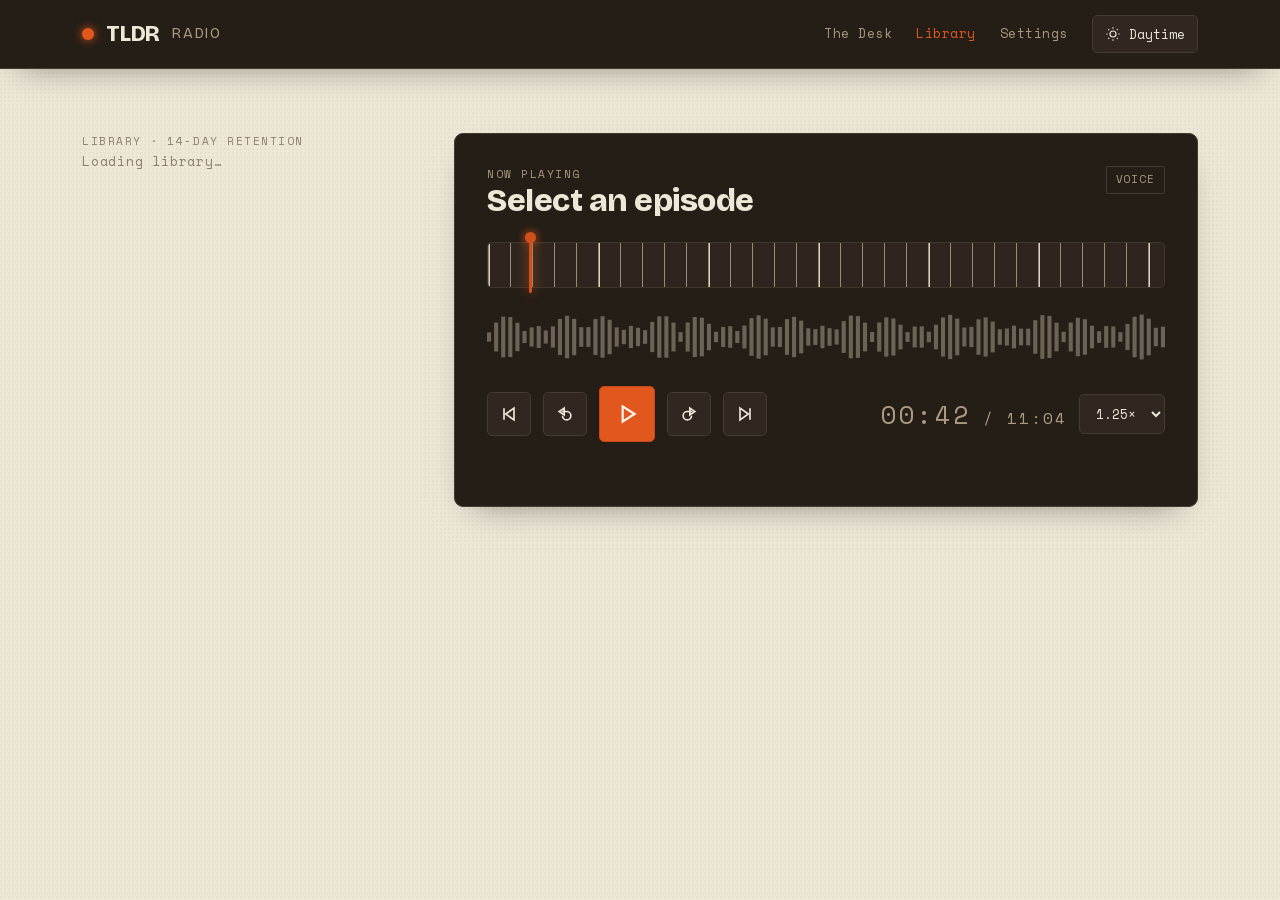
==== app/static/player.html @ 0ff9dec3 "TLDR Radio — listen to the TLDR newsletters instead of reading them Pick a day, hit Broadcast, and a" ====
<!DOCTYPE html>
<html lang="en">
<head>
<meta charset="utf-8">
<meta name="viewport" content="width=device-width, initial-scale=1">
<title>TLDR Radio — The Console</title>
<link rel="stylesheet" href="styles/fonts.css">
<link rel="stylesheet" href="styles/design-tokens.css">
<link rel="stylesheet" href="styles/base.css">
<style>
  .console-grid { display: grid; grid-template-columns: var(--rail-w) 1fr; gap: var(--space-6); align-items: start; }
  @media (max-width: 900px) { .console-grid { grid-template-columns: 1fr; } }

  /* Library rail — one collapsible group per issue date. Days start collapsed
     (14 days x 3 editions is a lot of rail), so the header alone has to say what
     is inside: the date, how many, and a colour dot per edition. */
  .day-group { margin-bottom: var(--space-3); }
  .day-toggle {
    display: flex; align-items: center; gap: var(--space-3);
    width: 100%; padding: var(--space-2) 0;
    background: transparent; border: 0; border-radius: var(--r-sm);
    /* --ink-2, not the muted --ink-3 this started as: the header is now the only
       way into a collapsed day, and a control has to read like one (3.0:1 -> 8.0:1). */
    color: var(--ink-2); cursor: pointer; text-align: left;
  }
  .day-toggle:hover { color: var(--ink); }
  .day-toggle .chev {
    width: 13px; height: 13px; flex: none;
    fill: none; stroke: currentColor; stroke-width: 2.5;
    transition: transform 0.15s ease;
  }
  .day-toggle[aria-expanded="true"] .chev { transform: rotate(90deg); }
  .day-toggle .day-date { color: inherit; white-space: nowrap; }
  .day-toggle .day-line { flex: 1; height: 1px; background: var(--rule-strong); }
  .day-dots { display: flex; gap: 4px; flex: none; }
  /* --st is set inline per dot from the edition catalog (see app.js). */
  .day-dots i { width: 7px; height: 7px; border-radius: var(--r-pill); background: var(--st, var(--ink-3)); }
  .day-toggle .day-count { color: inherit; opacity: 0.8; }
  .day-eps { padding-top: var(--space-2); }

  /* The day holding whatever is on the console — findable while still collapsed. */
  .day-group[data-playing="true"] .day-toggle { color: var(--signal); }
  .day-group[data-playing="true"] .day-line { background: var(--signal); opacity: 0.4; }

  .ep-row { position: relative; }
  .ep-card { display: block; text-decoration: none; margin-bottom: var(--space-3); }
  .ep-card[aria-current="true"] { border-color: var(--signal); box-shadow: inset 3px 0 0 var(--signal); }
  .ep-top { display: flex; align-items: center; justify-content: space-between; gap: var(--space-3); flex-wrap: wrap; }
  .ep-title { font-family: var(--font-display); font-weight: 700; font-size: var(--fs-md); }
  .ep-meta { margin-top: 6px; padding-right: 30px; }

  /* Delete lives outside the card's <a> (no interactive content inside a link) and is
     positioned over its bottom-right corner. Dimmed until hover, but never hidden —
     hover-only controls are undiscoverable and dead on touch. */
  .ep-del {
    position: absolute; right: var(--space-4); bottom: calc(var(--space-3) + var(--space-4));
    display: grid; place-items: center; width: 26px; height: 26px;
    padding: 0; background: transparent; cursor: pointer;
    border: 1px solid transparent; border-radius: var(--r-sm);
    color: var(--ink-3); opacity: 0.55;
    transition: opacity 0.12s ease, color 0.12s ease, border-color 0.12s ease;
  }
  .ep-row:hover .ep-del { opacity: 1; }
  .ep-del:hover, .ep-del:focus-visible {
    opacity: 1; color: var(--err); border-color: var(--err); background: var(--err-tint);
  }
  .ep-del svg { width: 13px; height: 13px; fill: none; stroke: currentColor; stroke-width: 2; }

  /* Now playing console */
  .now { padding: var(--space-6); border-radius: var(--r-lg); }
  .now-head { display: flex; align-items: flex-start; justify-content: space-between; gap: var(--space-4); margin-bottom: var(--space-5); }
  .voice-chip {
    font-family: var(--font-mono); font-size: var(--fs-xs); letter-spacing: 0.08em;
    padding: 4px 9px; border: 1px solid var(--console-rule); border-radius: var(--r-sm);
    color: var(--console-ink-2);
  }

  /* The tuner dial (signature) */
  .tuner {
    position: relative; height: 46px; margin: var(--space-4) 0;
    border: 1px solid var(--console-rule); border-radius: var(--r-md);
    background:
      repeating-linear-gradient(90deg, var(--console-ink-2) 0 1px, transparent 1px 22px),
      repeating-linear-gradient(90deg, var(--console-ink) 0 2px, transparent 2px 110px);
    background-color: var(--console-2);
    cursor: ew-resize; touch-action: none;
    opacity: 0.9;
  }
  .tuner .needle {
    position: absolute; top: -6px; bottom: -6px; left: 6%;
    width: 3px; background: var(--signal); border-radius: var(--r-pill);
    box-shadow: 0 0 12px var(--signal); pointer-events: none;
  }
  .tuner .needle::after {
    content: ""; position: absolute; top: -5px; left: -4px;
    width: 11px; height: 11px; border-radius: var(--r-pill);
    background: var(--signal); box-shadow: 0 0 10px var(--signal);
  }
  canvas.vu { width: 100%; height: 66px; }

  .transport { display: flex; align-items: center; gap: var(--space-3); margin-top: var(--space-4); flex-wrap: wrap; }
  .transport .spacer { flex: 1; }
  .time-readout { font-size: 1.6rem; }
  .time-readout .total { color: var(--console-ink-2); font-size: 1rem; }
  .speed {
    font-family: var(--font-mono); font-size: var(--fs-sm);
    background: var(--console-2); color: var(--console-ink);
    border: 1px solid var(--console-rule); border-radius: var(--r-md);
    padding: var(--space-2) var(--space-3);
  }

  /* Now-playing story — pinned directly under the transport so whatever is being
     read is always on screen, instead of drifting down the chapter list. */
  .now-chapter {
    margin-top: var(--space-5);
    padding: var(--space-4) var(--space-5);
    background: var(--console-2);
    border: 1px solid var(--console-rule);
    border-left: 3px solid var(--signal);
    border-radius: var(--r-md);
  }
  .nc-head { display: flex; align-items: baseline; justify-content: space-between; gap: var(--space-3); }
  .nc-head .nc-pos { color: var(--signal); white-space: nowrap; }
  .now-chapter h3 { font-size: var(--fs-lg); margin-top: var(--space-2); }
  .nc-source {
    margin-top: var(--space-3); max-width: none;
    font-size: var(--fs-sm); line-height: var(--lh-body); color: var(--console-ink-2);
    /* Long summaries scroll inside the card rather than pushing the list off-screen. */
    max-height: 13em; overflow-y: auto;
  }
  .nc-foot { display: flex; align-items: center; gap: var(--space-4); margin-top: var(--space-3); flex-wrap: wrap; }

  /* Chapters — note these sit ON the faceplate, so they take the console ink scale. */
  .chapters { margin-top: var(--space-6); }
  .chapter {
    display: grid; grid-template-columns: 30px 1fr auto; gap: var(--space-3);
    align-items: baseline; padding: var(--space-3) var(--space-3);
    border-radius: var(--r-md); cursor: pointer; border: 1px solid transparent;
  }
  .chapter:hover { background: var(--console-2); }
  /* Mixed against the faceplate, not --signal-tint: that token flips to a pale
     wash in Daytime and would erase the console-ink text sitting on it. */
  .chapter[data-current="true"] {
    background: color-mix(in srgb, var(--signal) 16%, var(--console-2));
    border-color: var(--signal);
  }
  .chapter .num { font-family: var(--font-mono); color: var(--console-ink-2); font-size: var(--fs-sm); }
  .chapter[data-current="true"] .num { color: var(--signal); }
  .chapter h4 { font-family: var(--font-display); font-weight: 700; font-size: var(--fs-base); line-height: 1.25; }
  .chapter .side { display: flex; align-items: center; gap: var(--space-3); }
  .chapter details { margin-top: var(--space-2); }
  .chapter summary { font-family: var(--font-mono); font-size: var(--fs-xs); color: var(--console-ink-2); cursor: pointer; letter-spacing: 0.06em; }
  .chapter details p { font-size: var(--fs-sm); color: var(--console-ink-2); margin-top: var(--space-2); }
  .readmore { font-family: var(--font-mono); font-size: var(--fs-xs); color: var(--signal); text-decoration: none; white-space: nowrap; }

  /* On a phone the chapter row's third column (timing + read-more, both nowrap)
     cannot fit beside the headline — it forced the whole page wider than the
     viewport. Drop it onto its own line instead of scrolling the page sideways. */
  @media (max-width: 640px) {
    .now { padding: var(--space-5); }
    .chapter { grid-template-columns: 26px 1fr; }
    .chapter .side { grid-column: 2; margin-top: var(--space-2); }
    .now-chapter { padding: var(--space-4); }
    .nc-head { flex-wrap: wrap; }
  }
</style>
</head>
<body>
<header class="mast console">
  <div class="wrap mast-inner">
    <a class="wordmark" href="index.html"><span class="wm-dot"></span>TLDR <span class="wm-thin">RADIO</span></a>
    <nav class="mast-nav">
      <a href="index.html">The Desk</a>
      <a href="player.html" aria-current="page">Library</a>
      <a href="settings.html">Settings</a>
      <button class="theme-btn" data-theme-toggle aria-label="Toggle theme">
        <svg viewBox="0 0 24 24"><circle cx="12" cy="12" r="4.5"/><path d="M12 2v2M12 20v2M4.9 4.9l1.4 1.4M17.7 17.7l1.4 1.4M2 12h2M20 12h2M4.9 19.1l1.4-1.4M17.7 6.3l1.4-1.4"/></svg>
        <span data-theme-label>Daytime</span>
      </button>
    </nav>
  </div>
</header>

<main class="wrap page">
  <div class="console-grid">
    <!-- Library rail -->
    <aside>
      <p class="eyebrow">Library · 14-day retention</p>
      <div id="library"><p class="muted mono">Loading library…</p></div>
    </aside>

    <!-- Now playing console -->
    <section class="console now">
      <div class="now-head">
        <div>
          <p class="eyebrow">Now playing</p>
          <h2 id="ep-title">Select an episode</h2>
          <p class="mono muted" id="ep-sub"></p>
        </div>
        <span class="voice-chip" id="ep-voice">VOICE</span>
      </div>

      <div class="tuner" role="slider" aria-label="Seek" aria-valuemin="0" aria-valuemax="664" aria-valuenow="42">
        <span class="needle"></span>
      </div>
      <canvas class="vu" aria-hidden="true"></canvas>

      <div class="transport">
        <button class="icon-btn" aria-label="Previous chapter"><svg viewBox="0 0 24 24"><path d="M18 5v14M8 12l10-7v14z"/><path d="M6 5v14"/></svg></button>
        <button class="icon-btn" aria-label="Back 15 seconds"><svg viewBox="0 0 24 24"><path d="M11 5 5 9l6 4V5z"/><path d="M8 9h6a5 5 0 1 1-5 5"/></svg></button>
        <button class="icon-btn primary" aria-label="Play"><svg viewBox="0 0 24 24" fill="currentColor" stroke="none"><path d="M8 5v14l11-7z"/></svg></button>
        <button class="icon-btn" aria-label="Forward 15 seconds"><svg viewBox="0 0 24 24"><path d="M13 5l6 4-6 4V5z"/><path d="M16 9h-6a5 5 0 1 0 5 5"/></svg></button>
        <button class="icon-btn" aria-label="Next chapter"><svg viewBox="0 0 24 24"><path d="M6 5v14M16 12L6 5v14z"/><path d="M18 5v14"/></svg></button>
        <span class="spacer"></span>
        <span class="led time-readout mono"><span data-led>00:42</span><span class="total"> / 11:04</span></span>
        <select class="speed" aria-label="Playback speed">
          <option>0.75×</option><option>1.0×</option><option selected>1.25×</option>
          <option>1.5×</option><option>2.0×</option><option>2.5×</option>
        </select>
      </div>

      <article class="now-chapter" id="now-chapter" aria-live="polite" hidden>
        <div class="nc-head">
          <span class="eyebrow" id="nc-section"></span>
          <span class="mono nc-pos" id="nc-pos"></span>
        </div>
        <h3 id="nc-title"></h3>
        <p class="nc-source" id="nc-source"></p>
        <div class="nc-foot">
          <span class="mono muted" id="nc-meta"></span>
          <a class="readmore" id="nc-link" target="_blank" rel="noopener" hidden>read more ↗</a>
        </div>
      </article>

      <div class="chapters" id="chapters"></div>
    </section>
  </div>
</main>

<script src="app.js"></script>
</body>
</html>
---- app/static/styles/fonts.css ----
/* Self-hosted fonts (no CDN) — generated from Google Fonts.
   Bricolage Grotesque · Newsreader · Space Mono. Files in app/static/fonts/. */
/* vietnamese */
@font-face {
  font-family: 'Bricolage Grotesque';
  font-style: normal;
  font-weight: 400;
  font-stretch: 100%;
  font-display: swap;
  src: url(../fonts/bricolagegrotesque-3y9K6as8bTXq_nANBjzKo3IeZx8z6up5BeSl9D4dj_x9PpZBMlGHInHWVyNJtvI.woff2) format('woff2');
  unicode-range: U+0102-0103, U+0110-0111, U+0128-0129, U+0168-0169, U+01A0-01A1, U+01AF-01B0, U+0300-0301, U+0303-0304, U+0308-0309, U+0323, U+0329, U+1EA0-1EF9, U+20AB;
}
/* latin-ext */
@font-face {
  font-family: 'Bricolage Grotesque';
  font-style: normal;
  font-weight: 400;
  font-stretch: 100%;
  font-display: swap;
  src: url(../fonts/bricolagegrotesque-3y9K6as8bTXq_nANBjzKo3IeZx8z6up5BeSl9D4dj_x9PpZBMlGGInHWVyNJtvI.woff2) format('woff2');
  unicode-range: U+0100-02BA, U+02BD-02C5, U+02C7-02CC, U+02CE-02D7, U+02DD-02FF, U+0304, U+0308, U+0329, U+1D00-1DBF, U+1E00-1E9F, U+1EF2-1EFF, U+2020, U+20A0-20AB, U+20AD-20C0, U+2113, U+2C60-2C7F, U+A720-A7FF;
}
/* latin */
@font-face {
  font-family: 'Bricolage Grotesque';
  font-style: normal;
  font-weight: 400;
  font-stretch: 100%;
  font-display: swap;
  src: url(../fonts/bricolagegrotesque-3y9K6as8bTXq_nANBjzKo3IeZx8z6up5BeSl9D4dj_x9PpZBMlGIInHWVyNJ.woff2) format('woff2');
  unicode-range: U+0000-00FF, U+0131, U+0152-0153, U+02BB-02BC, U+02C6, U+02DA, U+02DC, U+0304, U+0308, U+0329, U+2000-206F, U+20AC, U+2122, U+2191, U+2193, U+2212, U+2215, U+FEFF, U+FFFD;
}
/* vietnamese */
@font-face {
  font-family: 'Bricolage Grotesque';
  font-style: normal;
  font-weight: 700;
  font-stretch: 100%;
  font-display: swap;
  src: url(../fonts/bricolagegrotesque-3y9K6as8bTXq_nANBjzKo3IeZx8z6up5BeSl9D4dj_x9PpZBMlGHInHWVyNJtvI.woff2) format('woff2');
  unicode-range: U+0102-0103, U+0110-0111, U+0128-0129, U+0168-0169, U+01A0-01A1, U+01AF-01B0, U+0300-0301, U+0303-0304, U+0308-0309, U+0323, U+0329, U+1EA0-1EF9, U+20AB;
}
/* latin-ext */
@font-face {
  font-family: 'Bricolage Grotesque';
  font-style: normal;
  font-weight: 700;
  font-stretch: 100%;
  font-display: swap;
  src: url(../fonts/bricolagegrotesque-3y9K6as8bTXq_nANBjzKo3IeZx8z6up5BeSl9D4dj_x9PpZBMlGGInHWVyNJtvI.woff2) format('woff2');
  unicode-range: U+0100-02BA, U+02BD-02C5, U+02C7-02CC, U+02CE-02D7, U+02DD-02FF, U+0304, U+0308, U+0329, U+1D00-1DBF, U+1E00-1E9F, U+1EF2-1EFF, U+2020, U+20A0-20AB, U+20AD-20C0, U+2113, U+2C60-2C7F, U+A720-A7FF;
}
/* latin */
@font-face {
  font-family: 'Bricolage Grotesque';
  font-style: normal;
  font-weight: 700;
  font-stretch: 100%;
  font-display: swap;
  src: url(../fonts/bricolagegrotesque-3y9K6as8bTXq_nANBjzKo3IeZx8z6up5BeSl9D4dj_x9PpZBMlGIInHWVyNJ.woff2) format('woff2');
  unicode-range: U+0000-00FF, U+0131, U+0152-0153, U+02BB-02BC, U+02C6, U+02DA, U+02DC, U+0304, U+0308, U+0329, U+2000-206F, U+20AC, U+2122, U+2191, U+2193, U+2212, U+2215, U+FEFF, U+FFFD;
}
/* vietnamese */
@font-face {
  font-family: 'Bricolage Grotesque';
  font-style: normal;
  font-weight: 800;
  font-stretch: 100%;
  font-display: swap;
  src: url(../fonts/bricolagegrotesque-3y9K6as8bTXq_nANBjzKo3IeZx8z6up5BeSl9D4dj_x9PpZBMlGHInHWVyNJtvI.woff2) format('woff2');
  unicode-range: U+0102-0103, U+0110-0111, U+0128-0129, U+0168-0169, U+01A0-01A1, U+01AF-01B0, U+0300-0301, U+0303-0304, U+0308-0309, U+0323, U+0329, U+1EA0-1EF9, U+20AB;
}
/* latin-ext */
@font-face {
  font-family: 'Bricolage Grotesque';
  font-style: normal;
  font-weight: 800;
  font-stretch: 100%;
  font-display: swap;
  src: url(../fonts/bricolagegrotesque-3y9K6as8bTXq_nANBjzKo3IeZx8z6up5BeSl9D4dj_x9PpZBMlGGInHWVyNJtvI.woff2) format('woff2');
  unicode-range: U+0100-02BA, U+02BD-02C5, U+02C7-02CC, U+02CE-02D7, U+02DD-02FF, U+0304, U+0308, U+0329, U+1D00-1DBF, U+1E00-1E9F, U+1EF2-1EFF, U+2020, U+20A0-20AB, U+20AD-20C0, U+2113, U+2C60-2C7F, U+A720-A7FF;
}
/* latin */
@font-face {
  font-family: 'Bricolage Grotesque';
  font-style: normal;
  font-weight: 800;
  font-stretch: 100%;
  font-display: swap;
  src: url(../fonts/bricolagegrotesque-3y9K6as8bTXq_nANBjzKo3IeZx8z6up5BeSl9D4dj_x9PpZBMlGIInHWVyNJ.woff2) format('woff2');
  unicode-range: U+0000-00FF, U+0131, U+0152-0153, U+02BB-02BC, U+02C6, U+02DA, U+02DC, U+0304, U+0308, U+0329, U+2000-206F, U+20AC, U+2122, U+2191, U+2193, U+2212, U+2215, U+FEFF, U+FFFD;
}
/* vietnamese */
@font-face {
  font-family: 'Newsreader';
  font-style: italic;
  font-weight: 400;
  font-display: swap;
  src: url(../fonts/newsreader-cY9XfjOCX1hbuyalUrK439vogqCz_goCYw7oRd6JFYkzbARA_n8IsQ.woff2) format('woff2');
  unicode-range: U+0102-0103, U+0110-0111, U+0128-0129, U+0168-0169, U+01A0-01A1, U+01AF-01B0, U+0300-0301, U+0303-0304, U+0308-0309, U+0323, U+0329, U+1EA0-1EF9, U+20AB;
}
/* latin-ext */
@font-face {
  font-family: 'Newsreader';
  font-style: italic;
  font-weight: 400;
  font-display: swap;
  src: url(../fonts/newsreader-cY9XfjOCX1hbuyalUrK439vogqCz_goCYw7oRd6JFYgzbARA_n8IsQ.woff2) format('woff2');
  unicode-range: U+0100-02BA, U+02BD-02C5, U+02C7-02CC, U+02CE-02D7, U+02DD-02FF, U+0304, U+0308, U+0329, U+1D00-1DBF, U+1E00-1E9F, U+1EF2-1EFF, U+2020, U+20A0-20AB, U+20AD-20C0, U+2113, U+2C60-2C7F, U+A720-A7FF;
}
/* latin */
@font-face {
  font-family: 'Newsreader';
  font-style: italic;
  font-weight: 400;
  font-display: swap;
  src: url(../fonts/newsreader-cY9XfjOCX1hbuyalUrK439vogqCz_goCYw7oRd6JFYYzbARA_n8.woff2) format('woff2');
  unicode-range: U+0000-00FF, U+0131, U+0152-0153, U+02BB-02BC, U+02C6, U+02DA, U+02DC, U+0304, U+0308, U+0329, U+2000-206F, U+20AC, U+2122, U+2191, U+2193, U+2212, U+2215, U+FEFF, U+FFFD;
}
/* vietnamese */
@font-face {
  font-family: 'Newsreader';
  font-style: normal;
  font-weight: 400;
  font-display: swap;
  src: url(../fonts/newsreader-cY9AfjOCX1hbuyalUrK439HyjIJFJpeBZQ.woff2) format('woff2');
  unicode-range: U+0102-0103, U+0110-0111, U+0128-0129, U+0168-0169, U+01A0-01A1, U+01AF-01B0, U+0300-0301, U+0303-0304, U+0308-0309, U+0323, U+0329, U+1EA0-1EF9, U+20AB;
}
/* latin-ext */
@font-face {
  font-family: 'Newsreader';
  font-style: normal;
  font-weight: 400;
  font-display: swap;
  src: url(../fonts/newsreader-cY9AfjOCX1hbuyalUrK439DyjIJFJpeBZQ.woff2) format('woff2');
  unicode-range: U+0100-02BA, U+02BD-02C5, U+02C7-02CC, U+02CE-02D7, U+02DD-02FF, U+0304, U+0308, U+0329, U+1D00-1DBF, U+1E00-1E9F, U+1EF2-1EFF, U+2020, U+20A0-20AB, U+20AD-20C0, U+2113, U+2C60-2C7F, U+A720-A7FF;
}
/* latin */
@font-face {
  font-family: 'Newsreader';
  font-style: normal;
  font-weight: 400;
  font-display: swap;
  src: url(../fonts/newsreader-cY9AfjOCX1hbuyalUrK4397yjIJFJpc.woff2) format('woff2');
  unicode-range: U+0000-00FF, U+0131, U+0152-0153, U+02BB-02BC, U+02C6, U+02DA, U+02DC, U+0304, U+0308, U+0329, U+2000-206F, U+20AC, U+2122, U+2191, U+2193, U+2212, U+2215, U+FEFF, U+FFFD;
}
/* vietnamese */
@font-face {
  font-family: 'Newsreader';
  font-style: normal;
  font-weight: 500;
  font-display: swap;
  src: url(../fonts/newsreader-cY9AfjOCX1hbuyalUrK439HyjIJFJpeBZQ.woff2) format('woff2');
  unicode-range: U+0102-0103, U+0110-0111, U+0128-0129, U+0168-0169, U+01A0-01A1, U+01AF-01B0, U+0300-0301, U+0303-0304, U+0308-0309, U+0323, U+0329, U+1EA0-1EF9, U+20AB;
}
/* latin-ext */
@font-face {
  font-family: 'Newsreader';
  font-style: normal;
  font-weight: 500;
  font-display: swap;
  src: url(../fonts/newsreader-cY9AfjOCX1hbuyalUrK439DyjIJFJpeBZQ.woff2) format('woff2');
  unicode-range: U+0100-02BA, U+02BD-02C5, U+02C7-02CC, U+02CE-02D7, U+02DD-02FF, U+0304, U+0308, U+0329, U+1D00-1DBF, U+1E00-1E9F, U+1EF2-1EFF, U+2020, U+20A0-20AB, U+20AD-20C0, U+2113, U+2C60-2C7F, U+A720-A7FF;
}
/* latin */
@font-face {
  font-family: 'Newsreader';
  font-style: normal;
  font-weight: 500;
  font-display: swap;
  src: url(../fonts/newsreader-cY9AfjOCX1hbuyalUrK4397yjIJFJpc.woff2) format('woff2');
  unicode-range: U+0000-00FF, U+0131, U+0152-0153, U+02BB-02BC, U+02C6, U+02DA, U+02DC, U+0304, U+0308, U+0329, U+2000-206F, U+20AC, U+2122, U+2191, U+2193, U+2212, U+2215, U+FEFF, U+FFFD;
}
/* vietnamese */
@font-face {
  font-family: 'Space Mono';
  font-style: normal;
  font-weight: 400;
  font-display: swap;
  src: url(../fonts/spacemono-i7dPIFZifjKcF5UAWdDRYE58RXi4EwSsbg.woff2) format('woff2');
  unicode-range: U+0102-0103, U+0110-0111, U+0128-0129, U+0168-0169, U+01A0-01A1, U+01AF-01B0, U+0300-0301, U+0303-0304, U+0308-0309, U+0323, U+0329, U+1EA0-1EF9, U+20AB;
}
/* latin-ext */
@font-face {
  font-family: 'Space Mono';
  font-style: normal;
  font-weight: 400;
  font-display: swap;
  src: url(../fonts/spacemono-i7dPIFZifjKcF5UAWdDRYE98RXi4EwSsbg.woff2) format('woff2');
  unicode-range: U+0100-02BA, U+02BD-02C5, U+02C7-02CC, U+02CE-02D7, U+02DD-02FF, U+0304, U+0308, U+0329, U+1D00-1DBF, U+1E00-1E9F, U+1EF2-1EFF, U+2020, U+20A0-20AB, U+20AD-20C0, U+2113, U+2C60-2C7F, U+A720-A7FF;
}
/* latin */
@font-face {
  font-family: 'Space Mono';
  font-style: normal;
  font-weight: 400;
  font-display: swap;
  src: url(../fonts/spacemono-i7dPIFZifjKcF5UAWdDRYEF8RXi4EwQ.woff2) format('woff2');
  unicode-range: U+0000-00FF, U+0131, U+0152-0153, U+02BB-02BC, U+02C6, U+02DA, U+02DC, U+0304, U+0308, U+0329, U+2000-206F, U+20AC, U+2122, U+2191, U+2193, U+2212, U+2215, U+FEFF, U+FFFD;
}
/* vietnamese */
@font-face {
  font-family: 'Space Mono';
  font-style: normal;
  font-weight: 700;
  font-display: swap;
  src: url(../fonts/spacemono-i7dMIFZifjKcF5UAWdDRaPpZUFqaHi6WZ3S_Yg.woff2) format('woff2');
  unicode-range: U+0102-0103, U+0110-0111, U+0128-0129, U+0168-0169, U+01A0-01A1, U+01AF-01B0, U+0300-0301, U+0303-0304, U+0308-0309, U+0323, U+0329, U+1EA0-1EF9, U+20AB;
}
/* latin-ext */
@font-face {
  font-family: 'Space Mono';
  font-style: normal;
  font-weight: 700;
  font-display: swap;
  src: url(../fonts/spacemono-i7dMIFZifjKcF5UAWdDRaPpZUFuaHi6WZ3S_Yg.woff2) format('woff2');
  unicode-range: U+0100-02BA, U+02BD-02C5, U+02C7-02CC, U+02CE-02D7, U+02DD-02FF, U+0304, U+0308, U+0329, U+1D00-1DBF, U+1E00-1E9F, U+1EF2-1EFF, U+2020, U+20A0-20AB, U+20AD-20C0, U+2113, U+2C60-2C7F, U+A720-A7FF;
}
/* latin */
@font-face {
  font-family: 'Space Mono';
  font-style: normal;
  font-weight: 700;
  font-display: swap;
  src: url(../fonts/spacemono-i7dMIFZifjKcF5UAWdDRaPpZUFWaHi6WZ3Q.woff2) format('woff2');
  unicode-range: U+0000-00FF, U+0131, U+0152-0153, U+02BB-02BC, U+02C6, U+02DA, U+02DC, U+0304, U+0308, U+0329, U+2000-206F, U+20AC, U+2122, U+2191, U+2193, U+2212, U+2215, U+FEFF, U+FFFD;
}
---- app/static/styles/design-tokens.css ----
/* ============================================================================
   TLDR Radio — Design Tokens
   Direction: "Broadcast Desk" — warm oat paper + dark radio faceplate + a single
   signal-orange tube-glow accent, three per-edition station colors, and a
   deliberate type trio (Bricolage Grotesque / Newsreader / Space Mono).

   Every hex is a deliberate choice for this brief — NOT a framework default.
   Two themes: Daytime Paper (default / light) and Night Broadcast (dark dial-glow).
   ============================================================================ */

:root {
  /* ---- Type families -------------------------------------------------------
     Production note: self-host these as woff2 in app/static/fonts/ to honor the
     brief's "no CDN dependencies" build constraint. Fallback stacks keep the
     design coherent if a face fails to load. */
  --font-display: 'Bricolage Grotesque', 'Archivo', 'Helvetica Neue', system-ui, sans-serif;
  --font-body:    'Newsreader', 'Iowan Old Style', 'Palatino Linotype', Georgia, serif;
  --font-mono:    'Space Mono', 'IBM Plex Mono', ui-monospace, 'SF Mono', Menlo, monospace;

  /* ---- Type scale (base 16px) ---------------------------------------------- */
  --fs-xs:   0.6875rem;  /* 11px — mono micro-labels, keycaps */
  --fs-sm:   0.8125rem;  /* 13px — metadata, captions */
  --fs-base: 1.0625rem;  /* 17px — Newsreader body reads a touch large */
  --fs-md:   1.1875rem;  /* 19px — lead paragraphs */
  --fs-lg:   1.5rem;     /* 24px — card / section titles */
  --fs-xl:   2rem;       /* 32px — episode titles */
  --fs-2xl:  2.75rem;    /* 44px — masthead wordmark */
  --fs-hero: clamp(2.5rem, 6vw, 4.25rem);

  --lh-tight: 1.08;
  --lh-snug:  1.3;
  --lh-body:  1.62;

  --tracking-mono: 0.06em;   /* mono labels get a broadcast-panel spread */
  --tracking-mast: -0.015em; /* display tightens up */

  /* ---- Spacing (4px base) -------------------------------------------------- */
  --space-1: 4px;
  --space-2: 8px;
  --space-3: 12px;
  --space-4: 16px;
  --space-5: 24px;
  --space-6: 32px;
  --space-7: 48px;
  --space-8: 64px;
  --space-9: 96px;

  /* ---- Radius — crafted hardware, mostly crisp ----------------------------- */
  --r-sm:   2px;
  --r-md:   5px;
  --r-lg:   9px;
  --r-pill: 999px;

  /* ---- Layout -------------------------------------------------------------- */
  --content-max: 1180px;
  --rail-w: 340px;

  /* ================= DAYTIME PAPER (light, default) ======================== */
  --paper:       #EDE7D8;  /* app ground — warm oat, deliberately deeper than cream */
  --paper-2:     #F6F1E6;  /* raised surface — panels, cards */
  --paper-3:     #FBF8F0;  /* highest surface — inputs, popovers */
  --ink:         #1C1712;  /* primary text — warm near-black, not #000 */
  --ink-2:       #4A4237;  /* secondary text */
  --ink-3:       #8A7F6C;  /* muted text / metadata */
  --rule:        #D6CBB4;  /* hairline borders */
  --rule-strong: #C2B49A;  /* emphasized borders / dividers */

  --console:      #241E17; /* dark radio faceplate — header + player transport */
  --console-2:    #302820; /* raised element on the faceplate */
  --console-ink:  #EDE7D8; /* text on the faceplate */
  --console-ink-2:#A99A80; /* muted text on the faceplate */
  --console-rule: #443A2E; /* borders on the faceplate */

  /* Signal — the tube-glow. Playhead, primary CTA, "on air", focus. */
  --signal:      #E2571E;
  --signal-2:    #C4491A;  /* hover / pressed */
  --signal-tint: #F7DECC;  /* wash behind live/active elements */
  --signal-ink:  #FBF8F0;  /* text on a signal fill */

  /* Stations — one accent per edition, maximally separated in hue.
     The 14 hues are spread by max-min spacing on the OKLCH circle, anchored on the three
     original editions (which keep their exact approved values) and skipping the band around
     signal-orange. Lightness is held at OKLCH L=0.47 here / L=0.66 in Night, which lands every
     edition between 5.0:1 and 7.3:1 on its panel — the same band the original three occupy. */
  --edition-tech:      #1E6E64; /* teal-green */
  --edition-dev:       #00686E; /* cyan */
  --edition-ai:        #2B57A6; /* broadcast blue */
  --edition-infosec:   #8E2C33; /* oxblood */
  --edition-product:   #5D49A0; /* violet */
  --edition-devops:    #00657E; /* steel blue */
  --edition-founders:  #506400; /* moss */
  --edition-design:    #7C3D88; /* plum */
  --edition-marketing: #8F3465; /* raspberry */
  --edition-crypto:    #765400; /* old gold */
  --edition-fintech:   #226D1D; /* money green */
  --edition-it:        #675C00; /* olive */
  --edition-data:      #006C49; /* emerald */
  --edition-hardware:  #864900; /* brass */
  --edition-tech-tint:      #D5E4E0;
  --edition-dev-tint:       #CAE6E9;
  --edition-ai-tint:        #D7E0F0;
  --edition-infosec-tint:   #EDD6D6;
  --edition-product-tint:   #DFDDF3;
  --edition-devops-tint:    #CBE5EE;
  --edition-founders-tint:  #DCE4CE;
  --edition-design-tint:    #E9DAEC;
  --edition-marketing-tint: #F1D8E2;
  --edition-crypto-tint:    #EADECA;
  --edition-fintech-tint:   #D5E5D3;
  --edition-it-tint:        #E4E1CB;
  --edition-data-tint:      #CFE7DA;
  --edition-hardware-tint:  #EFDCCC;

  /* Semantic */
  --ok:   #2E7D52;
  --warn: #B8801C;  /* also the "degraded / amber banner" state */
  --err:  #B23A2E;
  --ok-tint:   #D6E7DC;
  --warn-tint: #F0E4C7;
  --err-tint:  #EFD8D3;

  /* Elevation — flat-first, one soft lift for the console */
  --shadow-hair:  0 1px 0 var(--rule);
  --shadow-panel: 0 1px 0 rgba(255,255,255,0.5) inset, 0 10px 26px -18px rgba(40,26,12,0.35);
  --shadow-console: 0 14px 34px -20px rgba(20,12,4,0.55);

  --focus-ring: 0 0 0 3px var(--signal-tint), 0 0 0 4px var(--signal);

  color-scheme: light;
}

/* ================= NIGHT BROADCAST (dark dial-glow) ======================== */
:root[data-theme="dark"] {
  --paper:       #161210;
  --paper-2:     #201A15;
  --paper-3:     #2A231C;
  --ink:         #EFE7D6;
  --ink-2:       #C3B7A0;
  --ink-3:       #8A7C64;
  --rule:        #3A3128;
  --rule-strong: #4E4335;

  --console:      #0E0B09;
  --console-2:    #1A1510;
  --console-ink:  #EFE7D6;
  --console-ink-2:#8A7C64;
  --console-rule: #2C241C;

  --signal:      #F26522;  /* brighter so it reads as glow on dark */
  --signal-2:    #FF7A3C;
  --signal-tint: #3A2114;
  --signal-ink:  #1A0F08;

  --edition-tech:      #43A594;
  --edition-dev:       #00A6B0;
  --edition-ai:        #5B8DE0;
  --edition-infosec:   #D46A6E;
  --edition-product:   #9382DE;
  --edition-devops:    #00A2C8;
  --edition-founders:  #859F34;
  --edition-design:    #B775C4;
  --edition-marketing: #CF6D9D;
  --edition-crypto:    #BC8806;
  --edition-fintech:   #5DA757;
  --edition-it:        #A4940E;
  --edition-data:      #22AB79;
  --edition-hardware:  #CD7C2C;
  --edition-tech-tint:      #16302B;
  --edition-dev-tint:       #0C2B2E;
  --edition-ai-tint:        #172538;
  --edition-infosec-tint:   #331C1D;
  --edition-product-tint:   #262336;
  --edition-devops-tint:    #0F2A33;
  --edition-founders-tint:  #232914;
  --edition-design-tint:    #2E2031;
  --edition-marketing-tint: #331F28;
  --edition-crypto-tint:    #2F2410;
  --edition-fintech-tint:   #1C2A1A;
  --edition-it-tint:        #292711;
  --edition-data-tint:      #142B21;
  --edition-hardware-tint:  #332213;

  --ok:   #4FB37F;
  --warn: #D6A63C;
  --err:  #E0685A;
  --ok-tint:   #16301F;
  --warn-tint: #332A12;
  --err-tint:  #331D18;

  --shadow-hair:  0 1px 0 var(--rule);
  --shadow-panel: 0 1px 0 rgba(255,255,255,0.03) inset, 0 12px 30px -18px rgba(0,0,0,0.7);
  --shadow-console: 0 16px 40px -22px rgba(0,0,0,0.8);

  color-scheme: dark;
}

/* System preference as the default signal; the [data-theme] attribute (set by a
   toggle) always wins in both directions. */
@media (prefers-color-scheme: dark) {
  :root:not([data-theme="light"]) {
    --paper: #161210; --paper-2: #201A15; --paper-3: #2A231C;
    --ink: #EFE7D6; --ink-2: #C3B7A0; --ink-3: #8A7C64;
    --rule: #3A3128; --rule-strong: #4E4335;
    --console: #0E0B09; --console-2: #1A1510; --console-ink: #EFE7D6;
    --console-ink-2: #8A7C64; --console-rule: #2C241C;
    --signal: #F26522; --signal-2: #FF7A3C; --signal-tint: #3A2114; --signal-ink: #1A0F08;
    --edition-tech: #43A594; --edition-dev: #00A6B0; --edition-ai: #5B8DE0;
    --edition-infosec: #D46A6E; --edition-product: #9382DE; --edition-devops: #00A2C8;
    --edition-founders: #859F34; --edition-design: #B775C4; --edition-marketing: #CF6D9D;
    --edition-crypto: #BC8806; --edition-fintech: #5DA757; --edition-it: #A4940E;
    --edition-data: #22AB79; --edition-hardware: #CD7C2C;
    --edition-tech-tint: #16302B; --edition-dev-tint: #0C2B2E; --edition-ai-tint: #172538;
    --edition-infosec-tint: #331C1D; --edition-product-tint: #262336;
    --edition-devops-tint: #0F2A33; --edition-founders-tint: #232914;
    --edition-design-tint: #2E2031; --edition-marketing-tint: #331F28;
    --edition-crypto-tint: #2F2410; --edition-fintech-tint: #1C2A1A;
    --edition-it-tint: #292711; --edition-data-tint: #142B21; --edition-hardware-tint: #332213;
    --ok: #4FB37F; --warn: #D6A63C; --err: #E0685A;
    --ok-tint: #16301F; --warn-tint: #332A12; --err-tint: #331D18;
    --shadow-panel: 0 1px 0 rgba(255,255,255,0.03) inset, 0 12px 30px -18px rgba(0,0,0,0.7);
    --shadow-console: 0 16px 40px -22px rgba(0,0,0,0.8);
    color-scheme: dark;
  }
}
---- app/static/styles/base.css ----
/* ============================================================================
   TLDR Radio — Base / Component foundation
   Consumes design-tokens.css. Vanilla CSS, no framework, no build step.
   Provides the shared design-system classes the app screens apply.
   ============================================================================ */

*, *::before, *::after { box-sizing: border-box; }
* { margin: 0; }
[hidden] { display: none !important; }  /* beats class display rules (e.g. .on-air) */

html { -webkit-text-size-adjust: 100%; }

body {
  font-family: var(--font-body);
  font-size: var(--fs-base);
  line-height: var(--lh-body);
  color: var(--ink);
  background: var(--paper);
  /* faint paper tooth so the ground reads as stock, not a flat fill */
  background-image:
    radial-gradient(circle at 1px 1px, rgba(90,70,40,0.045) 1px, transparent 0);
  background-size: 4px 4px;
  -webkit-font-smoothing: antialiased;
  text-rendering: optimizeLegibility;
  min-height: 100vh;
}

img, svg, canvas { display: block; max-width: 100%; }

/* ---- Typography ----------------------------------------------------------- */
h1, h2, h3, h4 {
  font-family: var(--font-display);
  font-weight: 800;
  line-height: var(--lh-tight);
  letter-spacing: var(--tracking-mast);
  color: var(--ink);
}
h1 { font-size: var(--fs-2xl); }
h2 { font-size: var(--fs-xl); }
h3 { font-size: var(--fs-lg); }
h4 { font-size: var(--fs-md); font-weight: 700; }

p { max-width: 68ch; }

a { color: inherit; text-decoration-color: var(--rule-strong); text-underline-offset: 3px; }
a:hover { text-decoration-color: var(--signal); }

/* Mono utility voice — metadata, counts, timestamps, keycaps, band labels */
.mono {
  font-family: var(--font-mono);
  font-size: var(--fs-sm);
  letter-spacing: var(--tracking-mono);
}
.eyebrow {
  font-family: var(--font-mono);
  font-size: var(--fs-xs);
  letter-spacing: 0.14em;
  text-transform: uppercase;
  color: var(--ink-3);
}

:focus-visible { outline: none; box-shadow: var(--focus-ring); border-radius: var(--r-sm); }

/* ---- Buttons -------------------------------------------------------------- */
.btn {
  font-family: var(--font-mono);
  font-size: var(--fs-sm);
  letter-spacing: 0.04em;
  font-weight: 700;
  display: inline-flex;
  align-items: center;
  gap: var(--space-2);
  padding: var(--space-3) var(--space-5);
  border: 1px solid var(--rule-strong);
  border-radius: var(--r-md);
  background: var(--paper-3);
  color: var(--ink);
  cursor: pointer;
  transition: transform 0.06s ease, background 0.15s ease, border-color 0.15s ease;
}
.btn:hover { border-color: var(--ink-3); background: var(--paper-2); }
.btn:active { transform: translateY(1px); }
.btn:disabled { opacity: 0.5; cursor: not-allowed; }

.btn-signal {
  background: var(--signal);
  border-color: var(--signal-2);
  color: var(--signal-ink);
  text-transform: uppercase;
}
.btn-signal:hover { background: var(--signal-2); border-color: var(--signal-2); }

.btn-ghost { background: transparent; border-color: transparent; }
.btn-ghost:hover { background: var(--paper-2); border-color: var(--rule); }

.btn-lg { padding: var(--space-4) var(--space-6); font-size: var(--fs-base); }

/* Icon button — square, for transport controls */
.icon-btn {
  width: 44px; height: 44px;
  display: inline-grid; place-items: center;
  border: 1px solid var(--console-rule);
  border-radius: var(--r-md);
  background: var(--console-2);
  color: var(--console-ink);
  cursor: pointer;
  transition: background 0.15s ease, transform 0.06s ease;
}
.icon-btn:hover { background: #3b3226; }
.icon-btn:active { transform: translateY(1px); }
.icon-btn svg { width: 20px; height: 20px; stroke: currentColor; fill: none; stroke-width: 2; }
.icon-btn.primary { background: var(--signal); border-color: var(--signal-2); color: var(--signal-ink); width: 56px; height: 56px; }
.icon-btn.primary svg { width: 26px; height: 26px; }

/* ---- Panels & cards ------------------------------------------------------- */
.panel {
  background: var(--paper-2);
  border: 1px solid var(--rule);
  border-radius: var(--r-lg);
  box-shadow: var(--shadow-panel);
}
.panel-pad { padding: var(--space-6); }

.card {
  background: var(--paper-2);
  border: 1px solid var(--rule);
  border-radius: var(--r-md);
  padding: var(--space-5);
  transition: border-color 0.15s ease, transform 0.08s ease;
}
.card:hover { border-color: var(--rule-strong); }

/* A hairline divider that carries a label ("Next up — ...") like a section rule */
.rule-label {
  display: flex; align-items: center; gap: var(--space-3);
  font-family: var(--font-mono);
  font-size: var(--fs-xs);
  letter-spacing: 0.12em;
  text-transform: uppercase;
  color: var(--ink-3);
  margin: var(--space-5) 0 var(--space-3);
}
.rule-label::after { content: ""; flex: 1; height: 1px; background: var(--rule-strong); }

/* ---- Console / faceplate surfaces ----------------------------------------- */
.console {
  background: var(--console);
  color: var(--console-ink);
  border: 1px solid var(--console-rule);
  box-shadow: var(--shadow-console);
}
/* Anything placed ON the faceplate must read against it in BOTH themes. The ink-*
   scale inverts with the theme but --console stays dark, so in Daytime the default
   near-black ink lands on near-black metal (~1.05:1). Faceplate surfaces therefore
   take the console ink scale, not the paper one. */
.console h1, .console h2, .console h3, .console h4 { color: var(--console-ink); }
.console .mono, .console .eyebrow, .console .muted, .console .rule-label { color: var(--console-ink-2); }
.console .rule-label::after { background: var(--console-rule); }

/* ---- Edition badges (station chips) ---------------------------------------
   Every edition-coloured element takes its accent from a --st custom property, which the
   markup sets inline as `--st: var(--edition-<slug>)`. With 14 newsletters a rule per slug
   would mean 40-odd near-identical declarations here; this way a new edition needs nothing
   but its two colour tokens in design-tokens.css. */
.badge {
  display: inline-flex; align-items: center; gap: 6px;
  font-family: var(--font-mono);
  font-size: var(--fs-xs);
  font-weight: 700;
  letter-spacing: 0.1em;
  text-transform: uppercase;
  white-space: nowrap;
  padding: 3px 9px;
  border-radius: var(--r-sm);
  border: 1px solid currentColor;
  color: var(--st, var(--ink-3));
}
.badge::before { content: ""; width: 7px; height: 7px; border-radius: var(--r-pill); background: currentColor; }
/* Class form kept for the static mockups, which have no JS to set --st. */
.badge-tech    { --st: var(--edition-tech); }
.badge-ai      { --st: var(--edition-ai); }
.badge-infosec { --st: var(--edition-infosec); }

/* Solid variant for the station preset buttons */
.station {
  --st: var(--ink-3);
  font-family: var(--font-mono);
  font-weight: 700;
  letter-spacing: 0.06em;
  text-transform: uppercase;
  font-size: var(--fs-sm);
  display: flex; align-items: center; justify-content: space-between; gap: var(--space-3);
  padding: var(--space-4) var(--space-4);
  border: 1.5px solid var(--rule-strong);
  border-radius: var(--r-md);
  background: var(--paper-3);
  color: var(--ink);
  cursor: pointer;
  transition: border-color 0.15s ease, background 0.15s ease;
}
.station[aria-pressed="true"] {
  border-color: var(--st);
  background: color-mix(in srgb, var(--st) 10%, var(--paper-3));
  box-shadow: inset 3px 0 0 var(--st);
}
.station .dot { width: 10px; height: 10px; border-radius: var(--r-pill); background: var(--st); opacity: 0.35; }
.station[aria-pressed="true"] .dot { opacity: 1; box-shadow: 0 0 8px var(--st); }
.station-tech    { --st: var(--edition-tech); }
.station-ai      { --st: var(--edition-ai); }
.station-infosec { --st: var(--edition-infosec); }

/* ---- Meters & progress (job queue "signal level") ------------------------- */
.meter {
  height: 8px;
  background: var(--rule);
  border-radius: var(--r-pill);
  overflow: hidden;
}
.meter > i {
  display: block; height: 100%;
  background: var(--signal);
  border-radius: var(--r-pill);
  transition: width 0.4s ease;
}

/* Status pills for the queue lifecycle */
.status {
  font-family: var(--font-mono);
  font-size: var(--fs-xs);
  letter-spacing: 0.08em;
  text-transform: uppercase;
  padding: 2px 8px; border-radius: var(--r-sm);
  border: 1px solid transparent;
}
.status-queued  { color: var(--ink-3);  border-color: var(--rule-strong); }
.status-working { color: var(--signal); border-color: var(--signal); background: var(--signal-tint); }
.status-ready   { color: var(--ok);     border-color: var(--ok);   background: var(--ok-tint); }
.status-failed  { color: var(--err);    border-color: var(--err);  background: var(--err-tint); }
/* "not published yet" — a quiet, expected outcome (weekend/holiday), not an error */
.status-skipped { color: var(--warn);    border-color: var(--warn); background: var(--warn-tint); }

/* ---- "ON AIR" live indicator ---------------------------------------------- */
.on-air {
  display: inline-flex; align-items: center; gap: var(--space-2);
  font-family: var(--font-mono); font-size: var(--fs-xs); font-weight: 700;
  letter-spacing: 0.16em; text-transform: uppercase;
  color: var(--signal);
}
.on-air .lamp {
  width: 9px; height: 9px; border-radius: var(--r-pill);
  background: var(--signal); box-shadow: 0 0 0 0 var(--signal);
  animation: air-pulse 1.8s ease-out infinite;
}
@keyframes air-pulse {
  0%   { box-shadow: 0 0 0 0 color-mix(in srgb, var(--signal) 55%, transparent); }
  70%  { box-shadow: 0 0 0 8px transparent; }
  100% { box-shadow: 0 0 0 0 transparent; }
}

/* ---- Banners (degraded / error states) ------------------------------------ */
.banner {
  display: flex; gap: var(--space-3); align-items: flex-start;
  padding: var(--space-4);
  border: 1px solid var(--rule-strong);
  border-left-width: 4px;
  border-radius: var(--r-md);
  font-size: var(--fs-sm);
}
.banner-warn { border-left-color: var(--warn); background: var(--warn-tint); }
.banner-err  { border-left-color: var(--err);  background: var(--err-tint); }

/* ---- Keycap hints --------------------------------------------------------- */
kbd {
  font-family: var(--font-mono); font-size: var(--fs-xs);
  padding: 2px 7px; border-radius: var(--r-sm);
  border: 1px solid var(--rule-strong); border-bottom-width: 2px;
  background: var(--paper-3); color: var(--ink-2);
}

/* ---- LED-segment time readout --------------------------------------------- */
.led {
  font-family: var(--font-mono);
  font-variant-numeric: tabular-nums;
  letter-spacing: 0.08em;
  color: var(--signal);
}

/* ---- Layout helpers ------------------------------------------------------- */
.wrap { max-width: var(--content-max); margin: 0 auto; padding: 0 var(--space-6); }
.stack > * + * { margin-top: var(--space-4); }
.row { display: flex; align-items: center; gap: var(--space-3); }
.row-between { display: flex; align-items: center; justify-content: space-between; gap: var(--space-3); }
.muted { color: var(--ink-3); }
.wrap-narrow { max-width: 760px; }

/* ---- App shell: masthead (dark faceplate) --------------------------------- */
.mast {
  position: sticky; top: 0; z-index: 20;
  border-left: 0; border-right: 0; border-top: 0;
  border-radius: 0;
}
.mast-inner {
  display: flex; align-items: center; justify-content: space-between;
  gap: var(--space-5); height: 68px;
}
.wordmark {
  display: inline-flex; align-items: center; gap: var(--space-3);
  font-family: var(--font-display); font-weight: 800; font-size: 1.4rem;
  letter-spacing: -0.01em; color: var(--console-ink); text-decoration: none;
}
.wordmark .wm-dot {
  width: 12px; height: 12px; border-radius: var(--r-pill);
  background: var(--signal); box-shadow: 0 0 10px var(--signal);
}
.wordmark .wm-thin { font-weight: 400; color: var(--console-ink-2); letter-spacing: 0.12em; font-size: 0.9rem; }
.mast-nav { display: flex; align-items: center; gap: var(--space-5); }
.mast-nav a {
  font-family: var(--font-mono); font-size: var(--fs-sm); letter-spacing: 0.04em;
  color: var(--console-ink-2); text-decoration: none;
}
.mast-nav a:hover { color: var(--console-ink); }
.mast-nav a[aria-current="page"] { color: var(--signal); }
.theme-btn {
  display: inline-flex; align-items: center; gap: var(--space-2);
  font-family: var(--font-mono); font-size: var(--fs-sm);
  padding: var(--space-2) var(--space-3);
  border: 1px solid var(--console-rule); border-radius: var(--r-md);
  background: var(--console-2); color: var(--console-ink); cursor: pointer;
}
.theme-btn:hover { border-color: var(--console-ink-2); }
.theme-btn svg { width: 16px; height: 16px; stroke: currentColor; fill: none; stroke-width: 1.7; }

/* padding-block, not the shorthand: .page always rides on .wrap, and a shorthand
   here silently zeroed .wrap's inline gutters — every page ran flush to the edge. */
.page { padding-block: var(--space-8) var(--space-9); }

@media (max-width: 640px) {
  .mast-nav { gap: var(--space-3); }
  .mast-nav a { display: none; }
  .mast-nav a[aria-current="page"], .theme-btn { display: inline-flex; }
}

@media (prefers-reduced-motion: reduce) {
  *, *::before, *::after { animation-duration: 0.001ms !important; transition-duration: 0.001ms !important; }
}
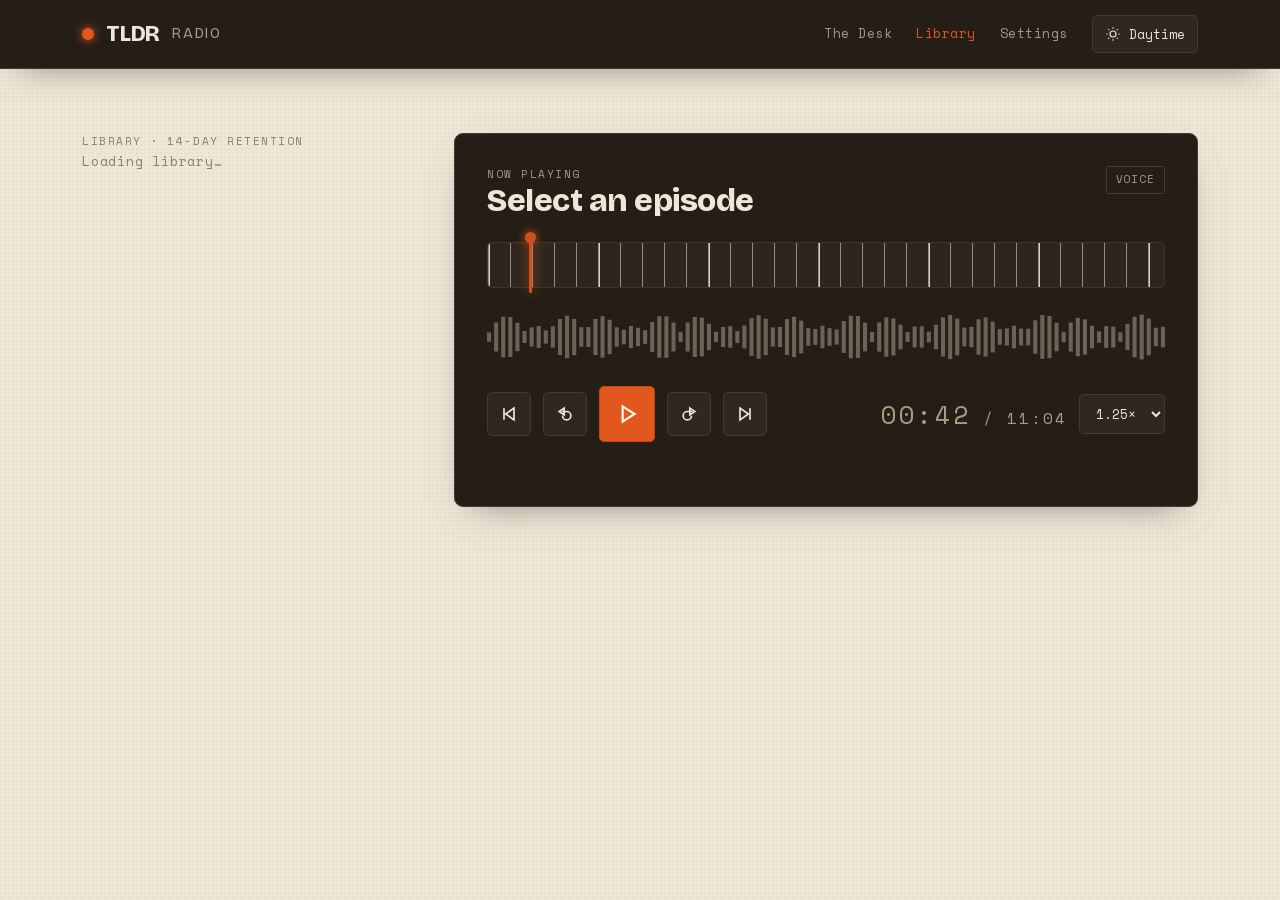
==== commit d89d00a8: "feat: sponsor reads, episode download, and a phone that can navigate Three releases since the last p" ====
--- a/app/static/player.html
+++ b/app/static/player.html
@@ -74,6 +74,18 @@
     padding: 4px 9px; border: 1px solid var(--console-rule); border-radius: var(--r-sm);
     color: var(--console-ink-2);
   }
+  .now-aside { display: flex; flex-direction: column; align-items: flex-end; gap: var(--space-3); flex: none; }
+  .ep-date { white-space: nowrap; }
+  /* Console colours, not the paper .btn palette — this sits on the dark faceplate in both
+     themes, the same trap that made the chapter list invisible in Daytime at v0.7.3. */
+  .dl-btn {
+    background: var(--console-2); border-color: var(--console-rule); color: var(--console-ink);
+    min-height: 44px; text-decoration: none; white-space: nowrap;
+  }
+  .dl-btn:hover { background: #3b3226; border-color: var(--console-ink-2); }
+  /* flex:none or the icon silently collapses to 0 width when the button is stretched on a
+     phone — svg is a flex item here and base.css gives it max-width:100%, so it is shrinkable. */
+  .dl-btn svg { width: 15px; height: 15px; flex: none; fill: none; stroke: currentColor; stroke-width: 2; }
 
   /* The tuner dial (signature) */
   .tuner {
@@ -146,6 +158,27 @@
   }
   .chapter .num { font-family: var(--font-mono); color: var(--console-ink-2); font-size: var(--fs-sm); }
   .chapter[data-current="true"] .num { color: var(--signal); }
+
+  /* Sponsor reads are real, visible chapters — you can see one coming and skip it, the way
+     your eye slides past the ad block in the newsletter. Marked with a dashed rail and a pill
+     rather than a colour of its own: all 14 station hues are spoken for and --signal means
+     "playing". Long-hand border properties so the more specific current-state rule below can
+     recolour the rail without the shorthand winning on source order. */
+  .chapter[data-kind="sponsor"] {
+    border-left-width: 3px; border-left-style: dashed; border-left-color: var(--console-ink-2);
+    padding-left: calc(var(--space-3) - 2px);   /* keep the text on the same rail as a story */
+  }
+  .chapter[data-kind="sponsor"][data-current="true"] { border-left-color: var(--signal); }
+  /* Full-strength ink, not --console-ink-2: this is the label that says "ad", so it is the one
+     thing in the row that must never be the faint bit. */
+  .sponsor-pill {
+    display: inline-block; margin-right: var(--space-2); vertical-align: 0.08em;
+    font-family: var(--font-mono); font-size: var(--fs-xs); letter-spacing: 0.1em;
+    text-transform: uppercase; color: var(--console-ink);
+    border: 1px solid var(--console-rule); border-radius: var(--r-pill); padding: 1px 8px;
+  }
+  .now-chapter[data-kind="sponsor"] { border-left-style: dashed; border-left-color: var(--console-ink-2); }
+  .now-chapter[data-kind="sponsor"] .nc-pos { color: var(--console-ink); }
   .chapter h4 { font-family: var(--font-display); font-weight: 700; font-size: var(--fs-base); line-height: 1.25; }
   .chapter .side { display: flex; align-items: center; gap: var(--space-3); }
   .chapter details { margin-top: var(--space-2); }
@@ -162,6 +195,28 @@
     .chapter .side { grid-column: 2; margin-top: var(--space-2); }
     .now-chapter { padding: var(--space-4); }
     .nc-head { flex-wrap: wrap; }
+
+    /* 32px display type broke "TLDR Tech — 2026-08-10" across three lines, splitting the
+       date at its own hyphen ("2026-08-" / "10"). Smaller type lets it break at the em-dash,
+       where a title is supposed to break. (.ep-date keeps the date itself intact.) */
+    #ep-title { font-size: var(--fs-lg); line-height: 1.15; }
+
+    /* Stack the header on a phone: side by side, the voice chip and Download squeezed the
+       title into a third of the width and it wrapped to three lines again. */
+    .now-head { flex-direction: column; align-items: stretch; gap: var(--space-4); }
+    .now-aside { flex-direction: row; align-items: center; justify-content: flex-start; }
+    .dl-btn { flex: 1; justify-content: center; }
+
+    /* The transport was a wrapping flex row, so Next fell to a second line while Previous
+       stayed on the first — the two controls you use most, split apart. Fixed two-row grid:
+       all five buttons stay together and evenly spread, readout and speed sit beneath. */
+    .transport {
+      display: grid; grid-template-columns: repeat(5, 1fr);
+      justify-items: center; gap: var(--space-4) var(--space-2);
+    }
+    .transport .spacer { display: none; }
+    .transport .time-readout { grid-column: 1 / 4; justify-self: start; }
+    .transport .speed { grid-column: 4 / 6; justify-self: end; }
   }
 </style>
 </head>
@@ -197,7 +252,16 @@
           <h2 id="ep-title">Select an episode</h2>
           <p class="mono muted" id="ep-sub"></p>
         </div>
-        <span class="voice-chip" id="ep-voice">VOICE</span>
+        <div class="now-aside">
+          <span class="voice-chip" id="ep-voice">VOICE</span>
+          <!-- A plain link, not a fetch: Safari on iOS hands a normal navigation with
+               Content-Disposition straight to the download manager and into Files. Anything
+               clever (blob, fetch + createObjectURL) is worse there, not better. -->
+          <a class="btn dl-btn" id="ep-download" download hidden>
+            <svg viewBox="0 0 24 24" aria-hidden="true"><path d="M12 3v12M7 11l5 5 5-5M4 20h16"/></svg>
+            Download
+          </a>
+        </div>
       </div>
 
       <div class="tuner" role="slider" aria-label="Seek" aria-valuemin="0" aria-valuemax="664" aria-valuenow="42">
--- a/app/static/styles/base.css
+++ b/app/static/styles/base.css
@@ -315,6 +315,9 @@
 .wordmark .wm-thin { font-weight: 400; color: var(--console-ink-2); letter-spacing: 0.12em; font-size: 0.9rem; }
 .mast-nav { display: flex; align-items: center; gap: var(--space-5); }
 .mast-nav a {
+  /* 44px tall at every width, not just on phones: an iPad is a touch device too, and the
+     68px masthead absorbs the height without changing the layout. */
+  display: inline-flex; align-items: center; min-height: 44px;
   font-family: var(--font-mono); font-size: var(--fs-sm); letter-spacing: 0.04em;
   color: var(--console-ink-2); text-decoration: none;
 }
@@ -334,10 +337,32 @@
    here silently zeroed .wrap's inline gutters — every page ran flush to the edge. */
 .page { padding-block: var(--space-8) var(--space-9); }
 
+/* Phone masthead. The previous rule here hid every nav link EXCEPT `[aria-current="page"]` —
+   which is a link to the page you are already on, so a phone was left with no way off any
+   screen: open an episode and you were stranded on the player. Every link now stays, and the
+   width comes out of decoration instead — the wordmark's "RADIO" and the theme button's text
+   label, neither of which is navigation. Links get a 44px hit target (Apple HIG minimum),
+   which the 68px masthead absorbs without growing. */
 @media (max-width: 640px) {
+  .mast-inner { gap: var(--space-3); }
+  .mast-nav { gap: var(--space-4); }
+  .mast-nav a {
+    padding-inline: 2px;
+    font-size: var(--fs-xs); letter-spacing: 0.02em; white-space: nowrap;
+  }
+  .wordmark { font-size: 1.15rem; gap: var(--space-2); }
+  .wordmark .wm-thin { display: none; }
+  /* Icon-only, still labelled for assistive tech by the button's own aria-label. Scoped to
+     .theme-btn so the Settings page's full-width theme button keeps its text. */
+  .theme-btn { padding: var(--space-2); min-width: 44px; min-height: 44px; justify-content: center; }
+  .theme-btn [data-theme-label] { display: none; }
+}
+
+/* Narrower than an iPhone SE: drop the wordmark's text but keep the signal dot, which is
+   enough of a home affordance. Navigation is the last thing to go, not the first. */
+@media (max-width: 360px) {
+  .wordmark { font-size: 0; gap: 0; }
   .mast-nav { gap: var(--space-3); }
-  .mast-nav a { display: none; }
-  .mast-nav a[aria-current="page"], .theme-btn { display: inline-flex; }
 }
 
 @media (prefers-reduced-motion: reduce) {
